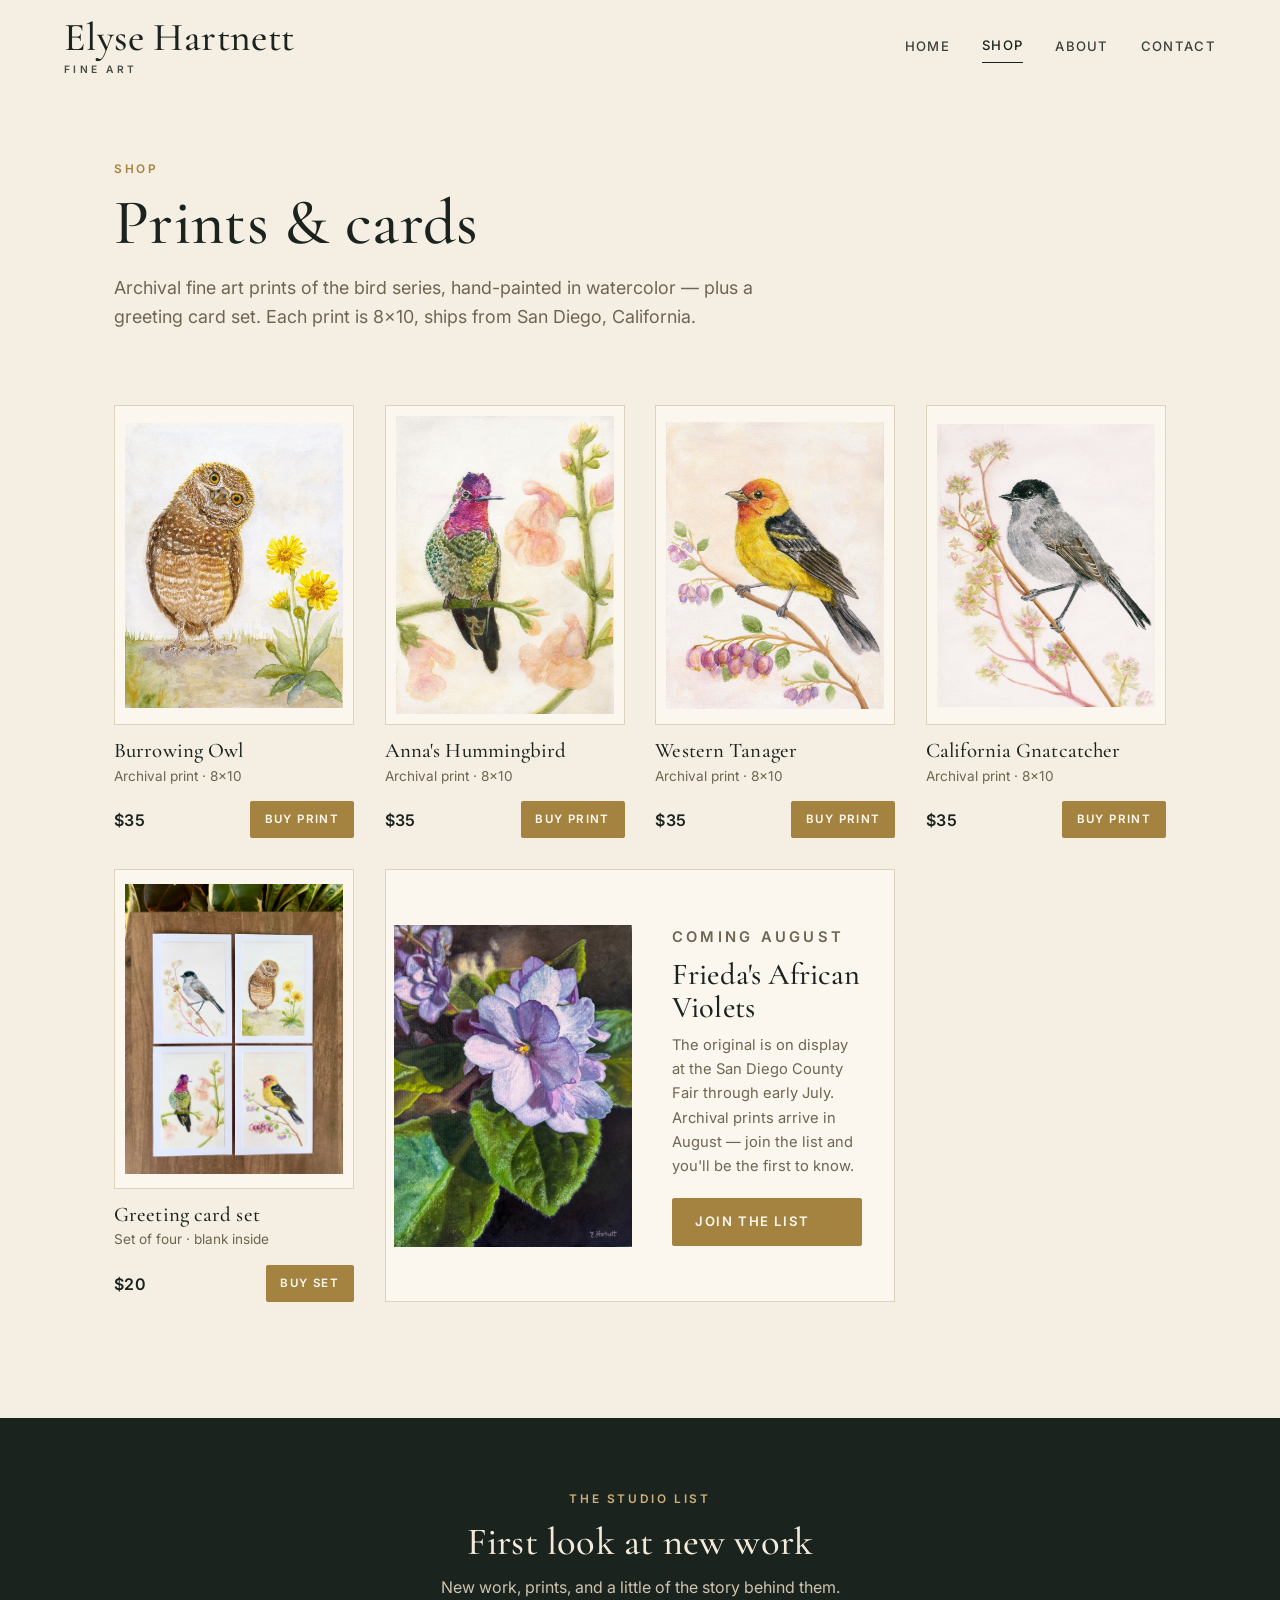
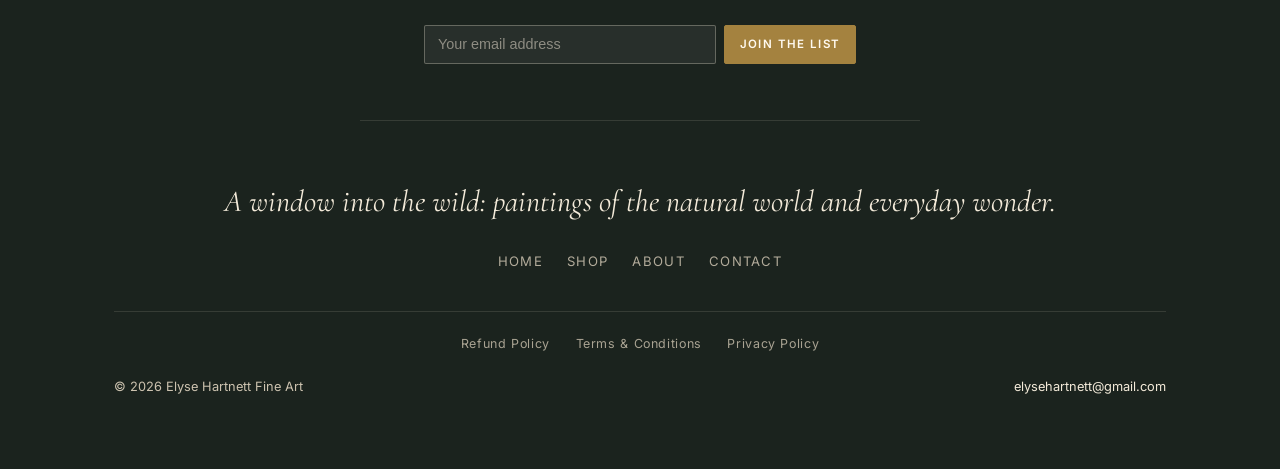
==== shop.html @ e238ba77 "Initial commit: current live elysehartnett.com static site Static HTML/CSS/JS site as currently depl" ====
<!DOCTYPE html>
<html lang="en">
<head>
  <meta charset="UTF-8" />
  <meta name="viewport" content="width=device-width, initial-scale=1.0" />
  <title>Shop — Elyse Hartnett Fine Art</title>
  <meta name="description" content="Archival fine art prints of Elyse Hartnett's bird series — California Gnatcatcher, Western Tanager, Anna's Hummingbird, and Burrowing Owl — plus a greeting card set." />
  <link rel="canonical" href="https://elysehartnett.com/shop" />
  <link rel="preconnect" href="https://fonts.googleapis.com" />
  <link rel="preconnect" href="https://fonts.gstatic.com" crossorigin />
  <link href="https://fonts.googleapis.com/css2?family=Cormorant+Garamond:ital,wght@0,400;0,500;0,600;1,400;1,500&family=Inter:wght@400;500;600&display=swap" rel="stylesheet" />
  <link rel="stylesheet" href="assets/css/style.css" />
</head>
<body>

  <header class="nav nav--light" id="nav">
    <a class="nav__brand" href="index.html">
      <span class="nav__brand-name">Elyse Hartnett</span>
      <span class="nav__brand-sub">Fine Art</span>
    </a>
    <button class="nav__toggle" id="navToggle" aria-label="Menu" aria-expanded="false"><span></span><span></span><span></span></button>
    <nav class="nav__links" id="navLinks">
      <a href="index.html">Home</a>
      <a href="shop.html" class="is-active">Shop</a>
      <a href="about.html">About</a>
      <a href="contact.html">Contact</a>
    </nav>
  </header>

  <section class="pagehead wrap">
    <p class="eyebrow">Shop</p>
    <h1>Prints &amp; cards</h1>
    <p class="lede">Archival fine art prints of the bird series, hand-painted in watercolor — plus a greeting card set. Each print is 8&times;10, ships from San Diego, California.</p>
  </section>

  <section class="section" style="padding-top: clamp(1rem,2vw,2rem)">
    <div class="wrap">
      <div class="grid-prints">

        <article class="print">
          <a class="print__img" data-lightbox data-images="assets/img/products/burrowing-owl.jpg|assets/img/web/shelf-owl.jpg" href="assets/img/products/burrowing-owl.jpg">
            <img src="assets/img/web/burrowing-owl.jpg" alt="Burrowing Owl watercolor" loading="lazy" />
            <img class="pi-2" src="assets/img/web/shelf-owl.jpg" alt="Burrowing Owl print displayed on a shelf with a succulent" loading="lazy" />
          </a>
          <h3 class="print__name">Burrowing Owl</h3>
          <p class="print__meta">Archival print · 8&times;10</p>
          <div class="print__row">
            <span class="print__price">$35</span>
            <a class="btn btn--buy" data-buy data-label="Buy print" href="https://buy.stripe.com/4gMcN70vufHt1rz0rx9IQ00">Buy print</a>
          </div>
        </article>

        <article class="print">
          <a class="print__img" data-lightbox data-images="assets/img/products/annas-hummingbird.jpg|assets/img/web/shelf-hummingbird.jpg" href="assets/img/products/annas-hummingbird.jpg">
            <img src="assets/img/web/annas-hummingbird.jpg" alt="Anna's Hummingbird watercolor" loading="lazy" />
            <img class="pi-2" src="assets/img/web/shelf-hummingbird.jpg" alt="Anna's Hummingbird print displayed on a shelf with a succulent" loading="lazy" />
          </a>
          <h3 class="print__name">Anna's Hummingbird</h3>
          <p class="print__meta">Archival print · 8&times;10</p>
          <div class="print__row">
            <span class="print__price">$35</span>
            <a class="btn btn--buy" data-buy data-label="Buy print" href="https://buy.stripe.com/aFafZj4LKdzl5HPein9IQ01">Buy print</a>
          </div>
        </article>

        <article class="print">
          <a class="print__img" data-lightbox data-images="assets/img/products/western-tanager.jpg|assets/img/web/shelf-tanager.jpg" href="assets/img/products/western-tanager.jpg">
            <img src="assets/img/web/western-tanager.jpg" alt="Western Tanager watercolor" loading="lazy" />
            <img class="pi-2" src="assets/img/web/shelf-tanager.jpg" alt="Western Tanager print displayed on a shelf with a succulent" loading="lazy" />
          </a>
          <h3 class="print__name">Western Tanager</h3>
          <p class="print__meta">Archival print · 8&times;10</p>
          <div class="print__row">
            <span class="print__price">$35</span>
            <a class="btn btn--buy" data-buy data-label="Buy print" href="https://buy.stripe.com/14AeVf1zybrd3zHcaf9IQ02">Buy print</a>
          </div>
        </article>

        <article class="print">
          <a class="print__img" data-lightbox data-images="assets/img/products/california-gnatcatcher.jpg|assets/img/web/shelf-gnatcatcher.jpg" href="assets/img/products/california-gnatcatcher.jpg">
            <img src="assets/img/web/california-gnatcatcher.jpg" alt="California Gnatcatcher watercolor" loading="lazy" />
            <img class="pi-2" src="assets/img/web/shelf-gnatcatcher.jpg" alt="California Gnatcatcher print displayed on a shelf with a succulent" loading="lazy" />
          </a>
          <h3 class="print__name">California Gnatcatcher</h3>
          <p class="print__meta">Archival print · 8&times;10</p>
          <div class="print__row">
            <span class="print__price">$35</span>
            <a class="btn btn--buy" data-buy data-label="Buy print" href="https://buy.stripe.com/9B68wR5PO8f19Y51vB9IQ03">Buy print</a>
          </div>
        </article>

        <!-- Greeting card set -->
        <article class="print">
          <a class="print__img" href="assets/img/products/product5-san.jpg" data-lightbox>
            <img src="assets/img/web/card-set.jpg" alt="The four bird paintings as a greeting card set" loading="lazy" />
          </a>
          <h3 class="print__name">Greeting card set</h3>
          <p class="print__meta">Set of four · blank inside</p>
          <div class="print__row">
            <span class="print__price">$20</span>
            <a class="btn btn--buy" data-buy data-label="Buy set" href="https://buy.stripe.com/bJeeVfemkan92vD1vB9IQ05">Buy set</a>
          </div>
        </article>

        <!-- African Violet — coming soon, routes to email signup (NOT a buy button) -->
        <article class="tile-soon">
          <div class="tile-soon__img">
            <img src="assets/img/web/violet-sm.jpg" alt="Frieda's African Violets oil painting" loading="lazy" />
          </div>
          <div class="tile-soon__body">
            <p class="eyebrow">Coming August</p>
            <h3>Frieda's African Violets</h3>
            <p>The original is on display at the San Diego County Fair through early July. Archival prints arrive in August — join the list and you'll be the first to know.</p>
            <a class="btn" href="index.html#signup">Join the list</a>
          </div>
        </article>

      </div>
    </div>
  </section>

  <footer class="footer">
    <div class="wrap">
      <div class="footer__cta">
        <span class="eyebrow on-dark">The studio list</span>
        <h3 class="footer__cta-title">First look at new work</h3>
        <p class="footer__cta-sub">New work, prints, and a little of the story behind them.</p>
        <form class="footer__signup" name="newsletter" method="POST" data-netlify="true" netlify-honeypot="bot-field" data-confirm="You're on the list — thank you.">
          <input type="hidden" name="form-name" value="newsletter" />
          <p hidden><label>Don't fill this out: <input name="bot-field" /></label></p>
          <div class="footer__signup-row">
            <input id="f-email" type="email" name="email" placeholder="Your email address" required aria-label="Your email" />
            <button class="btn" type="submit">Join the list</button>
          </div>
        </form>
      </div>
      <div class="footer__top">
        <p class="footer__brandline">A window into the wild: paintings of the natural world and everyday wonder.</p>
        <nav class="footer__nav">
          <a href="index.html">Home</a>
          <a href="shop.html">Shop</a>
          <a href="about.html">About</a>
          <a href="contact.html">Contact</a>
        </nav>
      </div>
      <div class="footer__legal">
        <a href="refund.html">Refund Policy</a>
        <a href="terms.html">Terms &amp; Conditions</a>
        <a href="privacy.html">Privacy Policy</a>
      </div>
      <div class="footer__bottom">
        <span>&copy; 2026 Elyse Hartnett Fine Art</span>
        <a href="mailto:elysehartnett@gmail.com">elysehartnett@gmail.com</a>
      </div>
    </div>
  </footer>

  <div class="lightbox" id="lightbox"><button class="lightbox__close" id="lightboxClose" aria-label="Close">&times;</button><img src="" alt="" id="lightboxImg" /><span class="lightbox__hint">Tap the image to see it on a shelf</span></div>
  <script src="assets/js/main.js"></script>
</body>
</html>
---- assets/css/style.css ----
/* =========================================================
   Elyse Hartnett Fine Art — A Window Into the Wild
   Design system: grounded · wild · atmospheric
   Deep forest/charcoal + warm sand/cream + muted gold
   ========================================================= */

:root {
  /* palette */
  --ink:        #1b231e;   /* near-black charcoal-green */
  --forest:     #283a2f;   /* deep forest */
  --moss:       #44563f;   /* mid green */
  --paper:      #f5efe3;   /* warm cream page */
  --paper-2:    #efe7d6;   /* deeper cream */
  --sand:       #e4d7bf;   /* sand */
  --clay:       #bd8460;   /* terracotta */
  --gold:       #a4823f;   /* muted gold accent */
  --gold-deep:  #836636;
  --violet:     #8d7bab;   /* soft echo of the hero painting */
  --cream-text: #f3ead9;   /* text on dark */
  --cream-dim:  #cdc3b0;   /* dim text on dark */
  --muted:      #6e6553;   /* muted text on light */
  --line:       #ddd2bb;   /* hairline on light */

  --maxw: 1180px;
  --gutter: clamp(1.25rem, 5vw, 4rem);

  --serif: "Cormorant Garamond", Georgia, "Times New Roman", serif;
  --sans:  "Inter", system-ui, -apple-system, "Segoe UI", sans-serif;

  --ease: cubic-bezier(.22,.61,.36,1);
}

/* ---------- reset ---------- */
*, *::before, *::after { box-sizing: border-box; }
* { margin: 0; }
html { -webkit-text-size-adjust: 100%; scroll-behavior: smooth; }
body {
  font-family: var(--sans);
  color: var(--ink);
  background: var(--paper);
  line-height: 1.65;
  font-size: 17px;
  -webkit-font-smoothing: antialiased;
  text-rendering: optimizeLegibility;
  overflow-x: hidden;
}
h1, h2, h3 { overflow-wrap: break-word; }
img { display: block; max-width: 100%; height: auto; }
a { color: inherit; text-decoration: none; }
button { font: inherit; cursor: pointer; }

/* ---------- type ---------- */
h1, h2, h3, h4 { font-family: var(--serif); font-weight: 500; line-height: 1.08; letter-spacing: .005em; }
h1 { font-size: clamp(2.9rem, 7vw, 5.4rem); }
h2 { font-size: clamp(2.1rem, 4.6vw, 3.4rem); }
h3 { font-size: clamp(1.4rem, 2.6vw, 1.9rem); }
p  { max-width: 62ch; }

.eyebrow {
  font-family: var(--sans);
  font-size: .74rem;
  font-weight: 600;
  letter-spacing: .22em;
  text-transform: uppercase;
  color: var(--gold);
}
.eyebrow.on-dark { color: #cdb079; }

.lede { font-size: 1.12rem; color: var(--muted); }

/* ---------- layout ---------- */
.wrap { width: 100%; max-width: var(--maxw); margin-inline: auto; padding-inline: var(--gutter); }
.section { padding-block: clamp(4rem, 9vw, 7.5rem); }
.center { text-align: center; }
.center p { margin-inline: auto; }
.stack > * + * { margin-top: 1.1rem; }

/* ---------- buttons ---------- */
.btn {
  display: inline-block;
  background: var(--gold);
  color: #fffaf0;
  padding: .95em 1.7em;
  font-size: .82rem;
  font-weight: 600;
  letter-spacing: .12em;
  text-transform: uppercase;
  border: 1px solid var(--gold);
  border-radius: 2px;
  transition: background .25s var(--ease), color .25s var(--ease), transform .25s var(--ease);
}
.btn:hover { background: var(--gold-deep); border-color: var(--gold-deep); }
.btn--ghost {
  background: transparent;
  color: var(--ink);
  border-color: var(--ink);
}
.btn--ghost:hover { background: var(--ink); color: var(--paper); }
.btn--ghost.on-dark { color: var(--cream-text); border-color: rgba(243,234,217,.5); }
.btn--ghost.on-dark:hover { background: var(--cream-text); color: var(--ink); }

/* ========================================================
   NAV
   ======================================================== */
.nav {
  position: fixed; inset: 0 0 auto 0; z-index: 50;
  display: flex; align-items: center; justify-content: space-between;
  padding: 1.15rem var(--gutter);
  transition: background .35s var(--ease), padding .35s var(--ease), box-shadow .35s var(--ease);
}
.nav__brand { display: inline-flex; flex-direction: column; line-height: 1; color: var(--cream-text); transition: color .35s var(--ease); }
.nav__brand-name { font-family: var(--serif); font-size: clamp(1.95rem, 3.1vw, 2.65rem); font-weight: 500; letter-spacing: .01em; }
.nav__brand-sub { font-family: var(--sans); font-size: .64rem; font-weight: 600; letter-spacing: .32em; text-transform: uppercase; margin-top: .4rem; opacity: .8; }
.nav__links { display: flex; gap: 2rem; align-items: center; }
.nav__links a {
  font-size: .82rem; font-weight: 500; letter-spacing: .1em; text-transform: uppercase;
  color: var(--cream-text); opacity: .85; transition: opacity .2s, color .35s var(--ease);
  padding-block: .3rem;
}
.nav__links a:hover { opacity: 1; }
.nav__links a.is-active { border-bottom: 1px solid currentColor; opacity: 1; }

/* solid state after scrolling past hero */
.nav.is-solid { background: rgba(245,239,227,.96); box-shadow: 0 1px 0 var(--line); padding-block: .85rem; backdrop-filter: blur(6px); }
.nav.is-solid .nav__brand,
.nav.is-solid .nav__links a { color: var(--ink); }

/* pages with a light header from the top */
.nav.nav--light .nav__brand,
.nav.nav--light .nav__links a { color: var(--ink); }

.nav__toggle { display: none; background: none; border: 0; width: 30px; height: 22px; position: relative; }
.nav__toggle span { position:absolute; left:0; right:0; height:2px; background: currentColor; color: var(--cream-text); transition: .3s var(--ease); }
.nav.is-solid .nav__toggle span, .nav.nav--light .nav__toggle span { color: var(--ink); }
.nav__toggle span:nth-child(1){ top:0; }
.nav__toggle span:nth-child(2){ top:10px; }
.nav__toggle span:nth-child(3){ top:20px; }

/* ========================================================
   HERO
   ======================================================== */
.hero {
  background: linear-gradient(160deg, #1b231e 0%, #243029 55%, #2c3a30 100%);
  color: var(--cream-text);
  display: grid;
  grid-template-columns: 1.02fr .98fr;
  min-height: 100vh;
  align-items: center;
}
.hero__content {
  padding: clamp(7rem,12vh,9rem) clamp(1.5rem,4vw,4rem) clamp(3rem,8vh,5rem) var(--gutter);
}
.hero__content h1 { margin: .5rem 0 1.1rem; font-size: clamp(2.5rem, 4.5vw, 3.7rem); }
.hero__content h1 em { font-style: italic; color: #c9b48a; white-space: nowrap; }
.hero__sub { font-size: 1.16rem; color: var(--cream-dim); max-width: 40ch; line-height: 1.6; }
.hero__sub--2 { margin-top: 1rem; }
.hero__sub .fade-ex { color: var(--cream-text); }
.signup__eyebrow { display: inline-block; font-size: clamp(0.92rem, 1.15vw, 1.06rem); font-weight: 700; letter-spacing: .09em; margin-bottom: 1rem; padding-bottom: .5rem; color: #e6c98a; border-bottom: 2px solid rgba(230,201,138,.5); }

.hero__media {
  position: relative;
  align-self: stretch;
  display: flex; align-items: center; justify-content: center;
  padding: clamp(5rem,10vh,7rem) clamp(1.5rem,4vw,4rem) clamp(2rem,6vh,4rem);
  background:
    radial-gradient(120% 90% at 70% 30%, rgba(141,123,171,.16), transparent 60%);
}
.hero__frame {
  background: #faf6ec;
  padding: 14px;
  border-radius: 2px;
  box-shadow: 0 30px 60px -20px rgba(0,0,0,.55), 0 8px 20px -8px rgba(0,0,0,.4);
  max-height: 82vh;
}
.hero__frame img { max-height: calc(82vh - 28px); width: auto; border-radius: 1px; }

/* email capture — the hero action */
.signup {
  margin-top: 2.4rem;
  border-top: 1px solid rgba(243,234,217,.18);
  padding-top: 1.8rem;
  max-width: 42ch;
}
.signup__label { font-family: var(--serif); font-size: 1.32rem; line-height: 1.25; color: #fff; font-style: italic; }
.signup__body { font-size: .96rem; color: var(--cream-dim); margin-top: .6rem; line-height: 1.55; }
.signup__body + .signup__body { margin-top: .9rem; }
.signup__form { display: flex; gap: .6rem; margin-top: 1.1rem; flex-wrap: wrap; }
.signup__form input[type=email] {
  flex: 1 1 14rem;
  background: rgba(255,255,255,.06);
  border: 1px solid rgba(243,234,217,.32);
  border-radius: 2px;
  color: #fff;
  padding: .9em 1em;
  font-size: .95rem;
}
.signup__form input::placeholder { color: rgba(243,234,217,.5); }
.signup__form input:focus { outline: none; border-color: var(--gold); background: rgba(255,255,255,.1); }
.signup__note { font-size: .78rem; color: rgba(205,195,176,.7); margin-top: .8rem; }

/* ========================================================
   MISSION STRIP
   ======================================================== */
.mission { background: var(--paper-2); color: var(--forest); }
.mission .wrap { max-width: 880px; }
.mission p {
  font-family: var(--serif);
  font-size: clamp(1.6rem, 3.2vw, 2.35rem);
  line-height: 1.4;
  color: var(--forest);
  max-width: 28ch;
  margin-inline: auto;
  font-weight: 400;
}

/* ---------- mission + forest row (quiet beat, not a second hero) ---------- */
.mission-row { background: var(--paper-2); padding-block: clamp(3.75rem,7.5vw,6.25rem); }
.mission-row__grid { display: grid; grid-template-columns: 1.1fr .9fr; gap: clamp(2.2rem,5vw,4.25rem); align-items: center; }
.mission-row__quote { font-family: var(--serif); font-size: clamp(1.25rem, 2vw, 1.62rem); line-height: 1.5; color: var(--forest); max-width: 40ch; font-weight: 400; }
.mission-row__quote + .mission-row__quote { margin-top: 1.1rem; }
.mission-row__media { display: flex; justify-content: center; }
.mission-row__media img { max-height: 510px; width: auto; max-width: 100%; border: 1px solid var(--line); }
@media (max-width: 760px) {
  .mission-row__grid { grid-template-columns: 1fr; gap: 2rem; }
  .mission-row__media img { max-height: 420px; }
}

/* utility: hide the honeybee clause on narrow screens (brief Section 6) */
.hide-narrow { display: inline; }
@media (max-width: 600px) { .hide-narrow { display: none; } }

/* ========================================================
   THE WORK / product grids
   ======================================================== */
.work__head { max-width: 56ch; margin-bottom: clamp(2.2rem,4vw,3.2rem); }
.work__head h2 { margin: .4rem 0 .8rem; }

.grid-prints {
  display: grid;
  grid-template-columns: repeat(4, 1fr);
  gap: clamp(1.1rem, 2.4vw, 2rem);
}
.print { display: flex; flex-direction: column; }
.print__img {
  background: #fbf7ee;
  border: 1px solid var(--line);
  padding: 10px;
  aspect-ratio: 3/4;
  display: flex; align-items: center; justify-content: center;
  overflow: hidden;
}
.print__img { position: relative; }
.print__img img { height: 100%; width: 100%; object-fit: contain; transition: transform .5s var(--ease), opacity .35s var(--ease); }
.print__img .pi-2 { position: absolute; inset: 10px; opacity: 0; }
.print:hover .print__img img { transform: scale(1.02); }
.print:hover .print__img .pi-2 { opacity: 1; }
.print__name { font-family: var(--serif); font-size: 1.3rem; margin-top: .9rem; }
.print__meta { font-size: .85rem; color: var(--muted); margin-top: .15rem; }
.print__row { display: flex; align-items: center; justify-content: space-between; margin-top: .9rem; gap: 1rem; }
.print__price { font-size: 1rem; font-weight: 600; letter-spacing: .02em; }
.btn--buy { padding: .7em 1.2em; font-size: .72rem; }

/* the violet "coming soon / join the list" tile */
.tile-soon {
  grid-column: span 2;
  position: relative;
  border: 1px solid var(--line);
  overflow: hidden;
  display: grid; grid-template-columns: 1fr 1fr;
  background: #fbf7ee;
}
.tile-soon__img { overflow: hidden; }
.tile-soon__img img { height: 100%; width: 100%; object-fit: contain; background: #fbf7ee; padding: 8px; }
.tile-soon__body { padding: clamp(1.4rem,2.5vw,2.2rem); display: flex; flex-direction: column; justify-content: center; }
.tile-soon__body .eyebrow { margin-bottom: .6rem; }
.tile-soon__body h3 { margin-bottom: .5rem; }
.tile-soon__body p { font-size: .92rem; color: var(--muted); margin-bottom: 1.2rem; }

/* ========================================================
   ATMOSPHERE band (full-bleed photo divider)
   ======================================================== */
.atmos { position: relative; min-height: 56vh; display: grid; place-items: center; overflow: hidden; }
.atmos img { position: absolute; inset: 0; width: 100%; height: 100%; object-fit: cover; }
.atmos::after { content: ""; position: absolute; inset: 0; background: linear-gradient(180deg, rgba(20,26,22,.25), rgba(20,26,22,.45)); }
.atmos__line { position: relative; z-index: 2; color: #fff; font-family: var(--serif); font-style: italic; font-size: clamp(1.6rem,3.4vw,2.6rem); text-align: center; max-width: 22ch; padding-inline: 1.5rem; text-shadow: 0 2px 24px rgba(0,0,0,.4); }

/* ========================================================
   PAGE HEADER (interior pages)
   ======================================================== */
.pagehead { padding-top: clamp(8rem, 16vh, 11rem); padding-bottom: clamp(2rem,4vw,3rem); }
.pagehead h1 { font-size: clamp(2.4rem,5.5vw,4rem); margin-top: .5rem; }
.pagehead p { margin-top: 1rem; }

/* ========================================================
   ABOUT
   ======================================================== */
.about-grid { display: grid; grid-template-columns: 1fr 1fr; gap: clamp(2rem,5vw,4.5rem); align-items: start; }
.about-figure img { border: 1px solid var(--line); }
.about-figure figcaption { font-size: .82rem; color: var(--muted); margin-top: .7rem; font-style: italic; }
.prose p { margin-bottom: 1.15rem; font-size: 1.06rem; }
.prose p strong { font-weight: 600; }
.prose .pull { font-family: var(--serif); font-size: 1.5rem; line-height: 1.4; color: var(--forest); margin: 1.6rem 0; }

/* ========================================================
   CONTACT
   ======================================================== */
.contact-grid { display: grid; grid-template-columns: 1.1fr .9fr; gap: clamp(2rem,5vw,4rem); align-items: start; }
.field { margin-bottom: 1.1rem; }
.field label { display: block; font-size: .78rem; letter-spacing: .1em; text-transform: uppercase; color: var(--muted); margin-bottom: .4rem; }
.field input, .field textarea {
  width: 100%; background: #fff; border: 1px solid var(--line); border-radius: 2px;
  padding: .85em 1em; font: inherit; color: var(--ink);
}
.field input:focus, .field textarea:focus { outline: none; border-color: var(--gold); }
.contact-detail { margin-bottom: 1.4rem; }
.contact-detail .k { font-size: .76rem; letter-spacing: .12em; text-transform: uppercase; color: var(--gold); }
.contact-detail .v { font-family: var(--serif); font-size: 1.3rem; }

/* ========================================================
   LEGAL PAGES
   ======================================================== */
.legal { max-width: 760px; }
.legal__updated { color: var(--muted); font-size: .9rem; margin-top: .5rem; }
.legal h2 { font-size: clamp(1.25rem,2.3vw,1.6rem); margin: 2.3rem 0 .7rem; }
.legal p { margin-bottom: 1rem; }
.legal ul { margin: 0 0 1.2rem 1.3rem; }
.legal li { margin-bottom: .35rem; }
.legal a { color: var(--gold-deep); border-bottom: 1px solid currentColor; }
.legal a:hover { color: var(--ink); }

/* ========================================================
   FOOTER
   ======================================================== */
.footer { background: var(--ink); color: var(--cream-dim); padding-block: clamp(3rem,6vw,4.5rem); }
.footer__cta { text-align: center; max-width: 560px; margin: 0 auto clamp(2.5rem,5vw,3.5rem); padding-bottom: clamp(2.5rem,5vw,3.5rem); border-bottom: 1px solid rgba(243,234,217,.12); }
.footer__cta .eyebrow { display: block; margin-bottom: .8rem; }
.footer__cta-title { font-family: var(--serif); font-size: clamp(1.75rem,3.2vw,2.4rem); color: var(--cream-text); margin-bottom: .7rem; }
.footer__cta-sub { color: var(--cream-dim); margin: 0 auto 1.5rem; max-width: min(44ch, 100%); font-size: 1rem; }
.footer__cta .footer__signup { margin-top: 0; }
.footer__cta .footer__signup-row { max-width: min(27rem, 100%); margin-inline: auto; }
.footer__top { display: flex; flex-direction: column; align-items: center; text-align: center; gap: 1.5rem; }
.footer__brand { max-width: 32rem; }
.footer__brandline { font-family: var(--serif); font-style: italic; font-size: clamp(1.4rem,2.6vw,1.9rem); color: var(--cream-text); max-width: none; width: 100%; margin-inline: auto; }
.footer__signup { margin-top: 1.7rem; }
.footer__signup-label { display: block; font-family: var(--serif); font-style: italic; font-size: 1.08rem; color: var(--cream-text); margin-bottom: .65rem; }
.footer__signup-row { display: flex; gap: .5rem; max-width: 23rem; }
.footer__signup-row input { flex: 1; background: rgba(255,255,255,.06); border: 1px solid rgba(243,234,217,.3); border-radius: 2px; color: #fff; padding: .72em .9em; font-size: .9rem; }
.footer__signup-row input::placeholder { color: rgba(243,234,217,.5); }
.footer__signup-row input:focus { outline: none; border-color: var(--gold); }
.footer__signup-row .btn { padding: .72em 1.25em; font-size: .72rem; }
.footer__nav { display: flex; gap: 1.5rem; flex-wrap: wrap; justify-content: center; }
.footer__nav a { font-size: .82rem; letter-spacing: .1em; text-transform: uppercase; opacity: .85; }
.footer__nav a:hover { opacity: 1; color: var(--cream-text); }
.footer__legal { display: flex; gap: 1.6rem; flex-wrap: wrap; justify-content: center; margin-top: 2.4rem; padding-top: 1.4rem; border-top: 1px solid rgba(243,234,217,.12); }
.footer__legal a { font-size: .78rem; letter-spacing: .05em; opacity: .8; }
.footer__legal a:hover { opacity: 1; color: var(--cream-text); }
.footer__bottom { margin-top: 1.3rem; display: flex; justify-content: space-between; gap: 1rem; flex-wrap: wrap; font-size: .8rem; }
.footer__bottom a { color: var(--cream-text); }

/* ========================================================
   LIGHTBOX
   ======================================================== */
.lightbox { position: fixed; inset: 0; z-index: 100; background: rgba(15,19,16,.92); display: none; align-items: center; justify-content: center; padding: 5vh 4vw; }
.lightbox.open { display: flex; }
.lightbox img { max-width: 100%; max-height: 90vh; box-shadow: 0 20px 60px rgba(0,0,0,.6); }
.lightbox.has-more img { cursor: pointer; }
.lightbox__hint { display: none; position: absolute; bottom: 1.3rem; left: 0; right: 0; text-align: center; color: rgba(243,234,217,.85); font-size: .78rem; letter-spacing: .1em; text-transform: uppercase; }
.lightbox.has-more .lightbox__hint { display: block; }
.lightbox__close { position: absolute; top: 1.4rem; right: 1.8rem; color: #fff; font-size: 2rem; background: none; border: 0; line-height: 1; }

/* ========================================================
   RESPONSIVE
   ======================================================== */
@media (max-width: 900px) {
  .nav__links { display: none; position: fixed; inset: 0 0 auto 0; flex-direction: column; gap: 0; background: var(--ink); padding: 5.2rem var(--gutter) 2rem; }
  .nav__links.open { display: flex; }
  .nav__links a { color: var(--cream-text); padding: 1rem 0; border-bottom: 1px solid rgba(243,234,217,.12); width: 100%; font-size: .95rem; }
  /* keep mobile dropdown links visible on light/solid interior navs (dropdown is dark) */
  .nav.nav--light .nav__links a, .nav.is-solid .nav__links a { color: var(--cream-text); }
  .nav__toggle { display: block; z-index: 60; }

  .hero { grid-template-columns: 1fr; min-height: auto; }
  .hero__media { order: -1; padding: 5.8rem var(--gutter) 0; }
  .hero__frame { max-height: none; max-width: min(78%, 340px); padding: 10px; }
  .hero__frame img { max-height: none; width: 100%; }
  .hero__content { padding: 2.5rem var(--gutter) 3.5rem; }
  .hero__content h1 { font-size: clamp(2rem, 8vw, 3rem); }
  .hero__sub { max-width: none; }
  .signup { max-width: none; }

  .grid-prints { grid-template-columns: repeat(2, 1fr); }
  .tile-soon { grid-column: span 2; }
  .about-grid, .contact-grid { grid-template-columns: 1fr; }
  .about-figure { max-width: 26rem; order: -1; margin-inline: auto; }
  .footer__top { flex-direction: column; }
}

@media (max-width: 540px) {
  body { font-size: 16px; }
  .grid-prints { grid-template-columns: 1fr; }
  .tile-soon { grid-template-columns: 1fr; grid-column: auto; }
  .tile-soon__img { aspect-ratio: 4/3; }
  .hero__frame { max-width: min(82%, 300px); }
}

@media (prefers-reduced-motion: reduce) {
  * { scroll-behavior: auto; transition: none !important; }
}
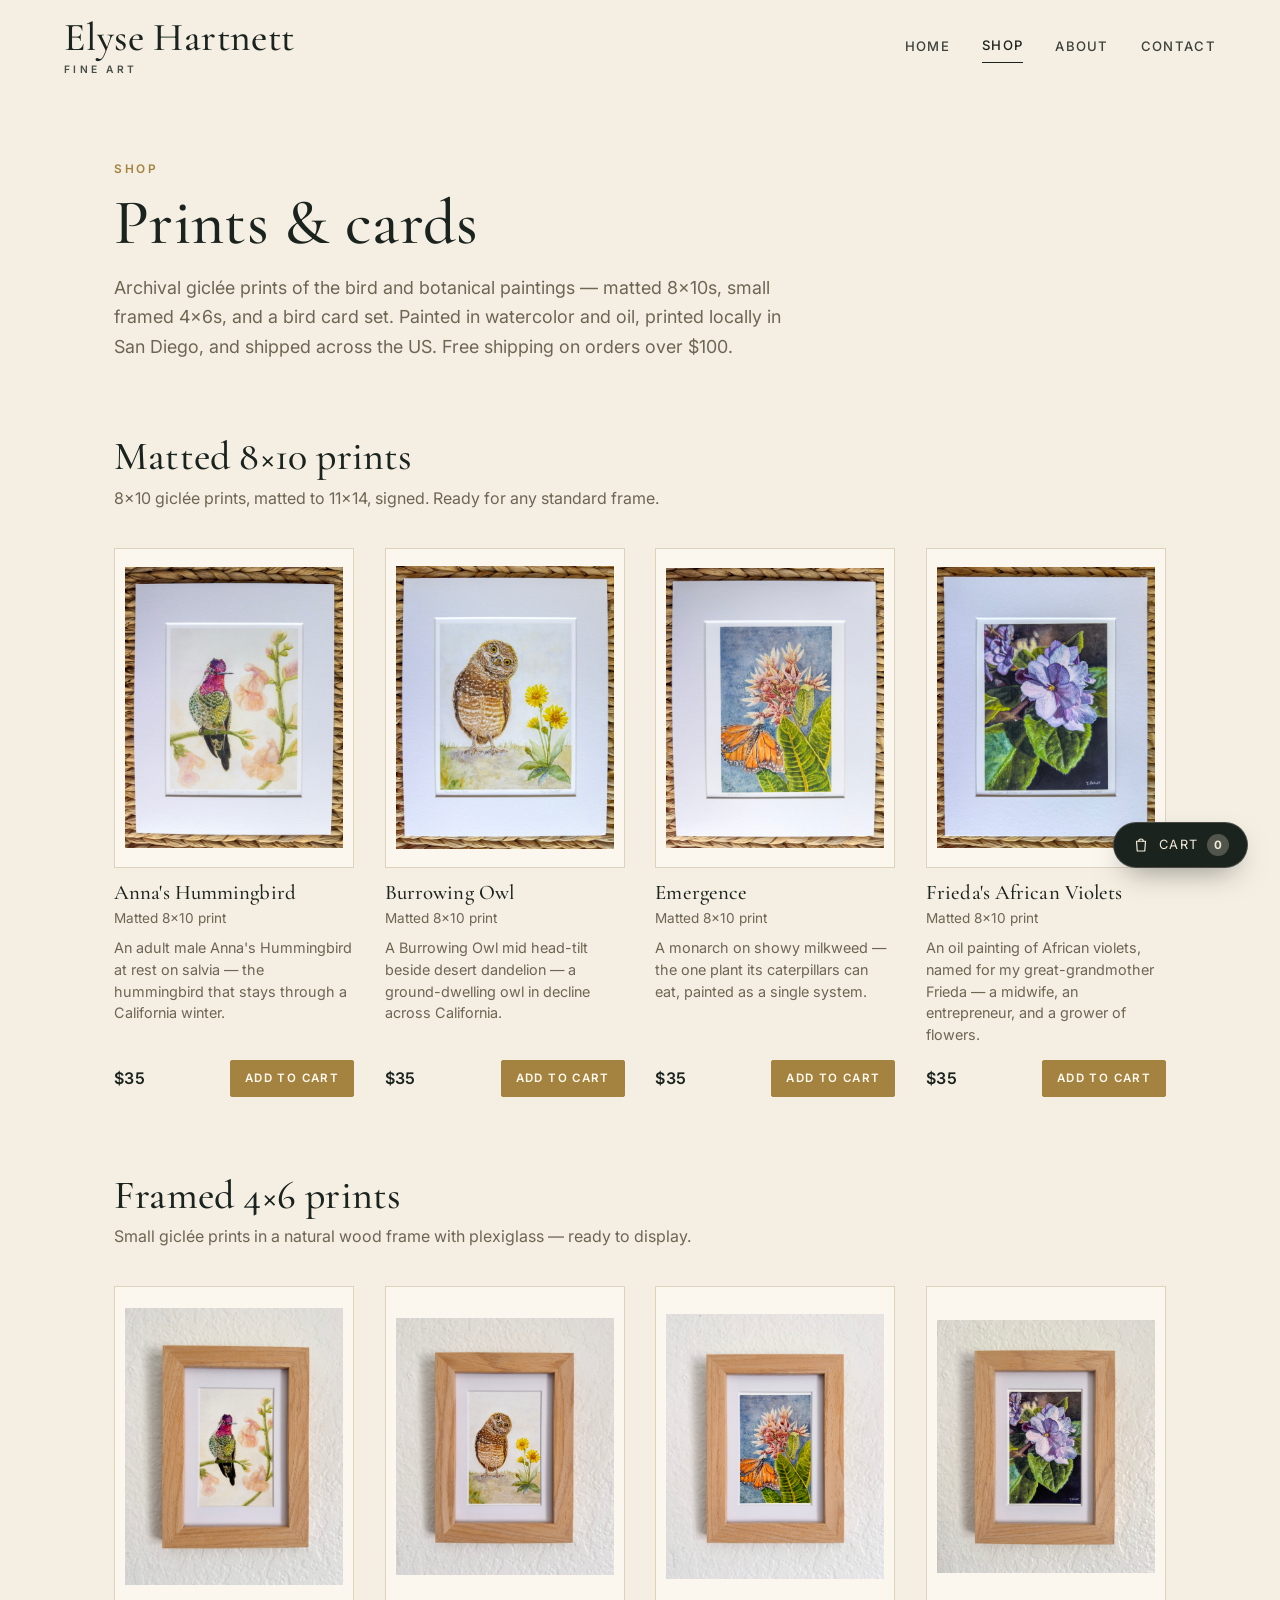
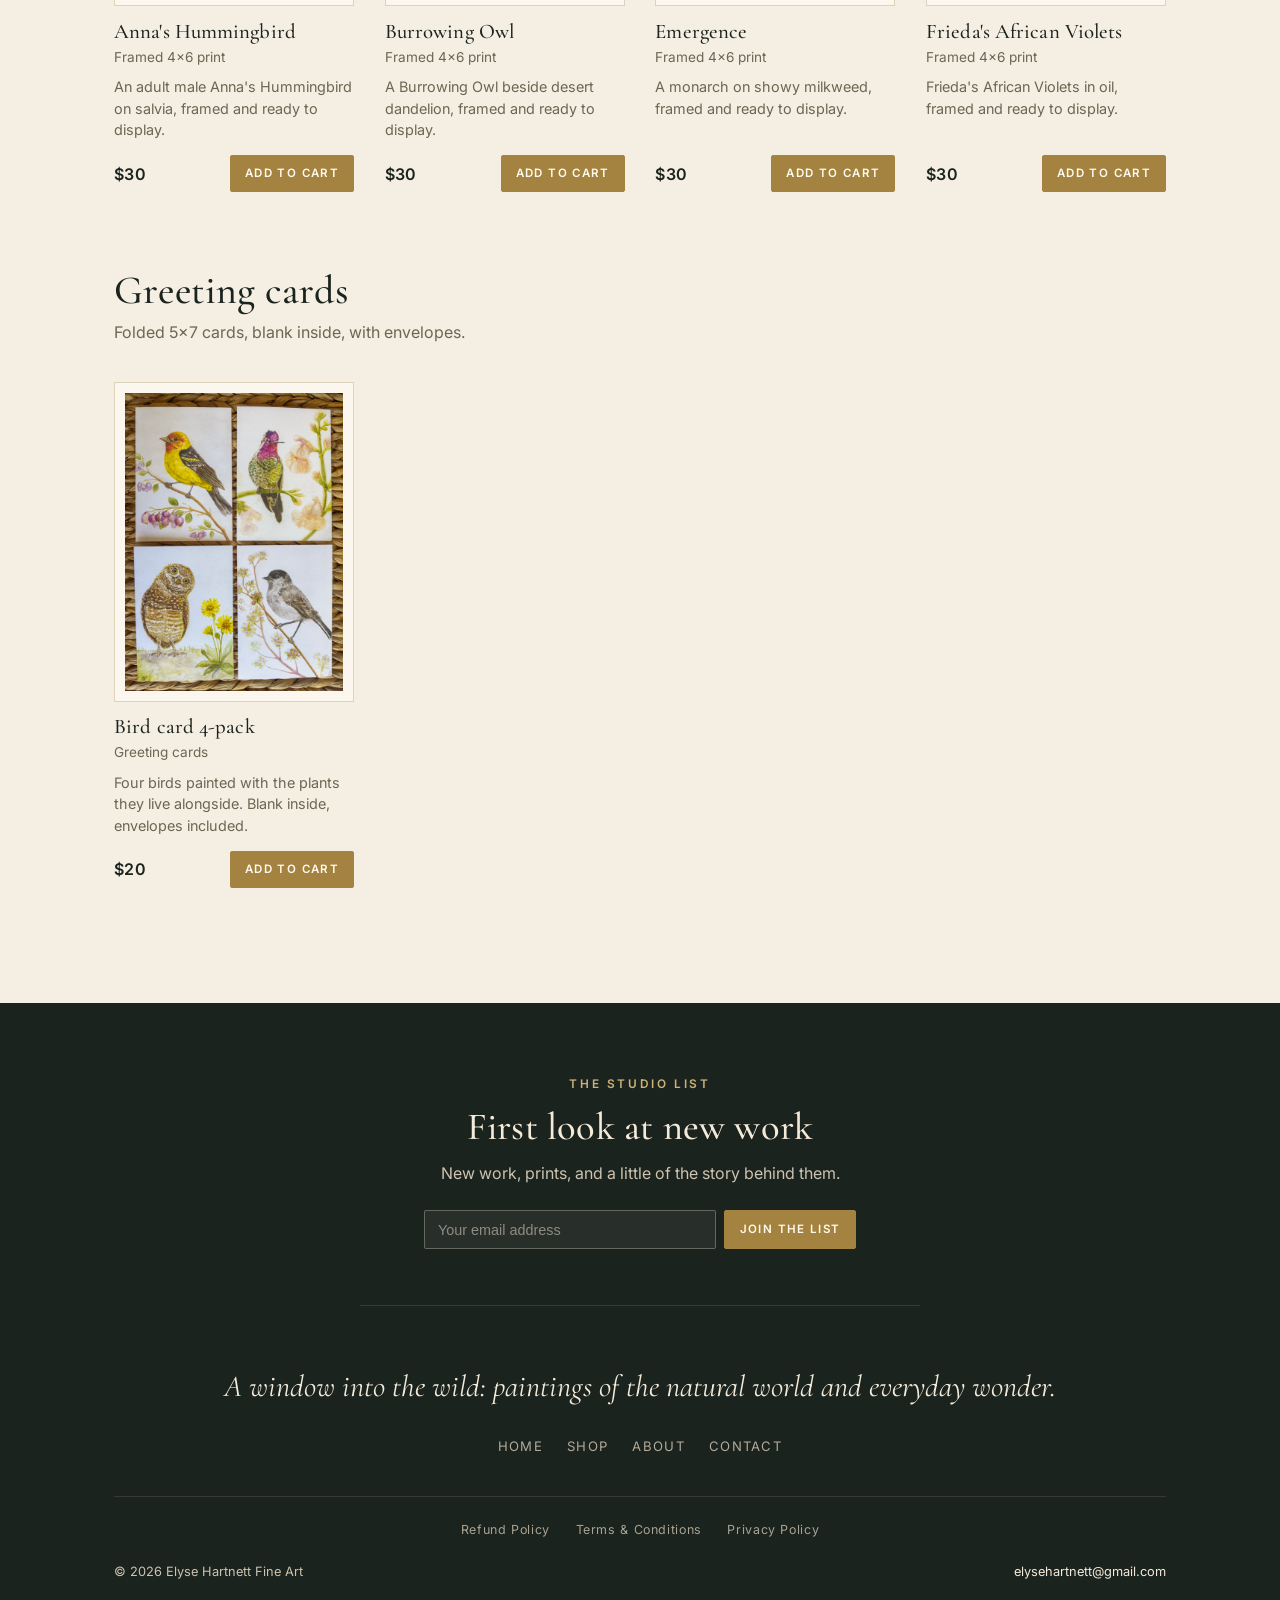
==== commit 727452cf: "Build multi-item cart + Stripe Checkout function; rebuild shop from catalog - netlify/functions/crea" ====
--- a/shop.html
+++ b/shop.html
@@ -4,7 +4,7 @@
   <meta charset="UTF-8" />
   <meta name="viewport" content="width=device-width, initial-scale=1.0" />
   <title>Shop — Elyse Hartnett Fine Art</title>
-  <meta name="description" content="Archival fine art prints of Elyse Hartnett's bird series — California Gnatcatcher, Western Tanager, Anna's Hummingbird, and Burrowing Owl — plus a greeting card set." />
+  <meta name="description" content="Archival giclée prints of Elyse Hartnett's bird and botanical paintings — matted 8x10 prints, small framed 4x6 prints, and a bird card set. Painted in watercolor and oil, printed in San Diego, shipped across the US." />
   <link rel="canonical" href="https://elysehartnett.com/shop" />
   <link rel="preconnect" href="https://fonts.googleapis.com" />
   <link rel="preconnect" href="https://fonts.gstatic.com" crossorigin />
@@ -30,92 +30,13 @@
   <section class="pagehead wrap">
     <p class="eyebrow">Shop</p>
     <h1>Prints &amp; cards</h1>
-    <p class="lede">Archival fine art prints of the bird series, hand-painted in watercolor — plus a greeting card set. Each print is 8&times;10, ships from San Diego, California.</p>
+    <p class="lede">Archival giclée prints of the bird and botanical paintings — matted 8&times;10s, small framed 4&times;6s, and a bird card set. Painted in watercolor and oil, printed locally in San Diego, and shipped across the US. Free shipping on orders over $100.</p>
   </section>
 
   <section class="section" style="padding-top: clamp(1rem,2vw,2rem)">
     <div class="wrap">
-      <div class="grid-prints">
-
-        <article class="print">
-          <a class="print__img" data-lightbox data-images="assets/img/products/burrowing-owl.jpg|assets/img/web/shelf-owl.jpg" href="assets/img/products/burrowing-owl.jpg">
-            <img src="assets/img/web/burrowing-owl.jpg" alt="Burrowing Owl watercolor" loading="lazy" />
-            <img class="pi-2" src="assets/img/web/shelf-owl.jpg" alt="Burrowing Owl print displayed on a shelf with a succulent" loading="lazy" />
-          </a>
-          <h3 class="print__name">Burrowing Owl</h3>
-          <p class="print__meta">Archival print · 8&times;10</p>
-          <div class="print__row">
-            <span class="print__price">$35</span>
-            <a class="btn btn--buy" data-buy data-label="Buy print" href="https://buy.stripe.com/4gMcN70vufHt1rz0rx9IQ00">Buy print</a>
-          </div>
-        </article>
-
-        <article class="print">
-          <a class="print__img" data-lightbox data-images="assets/img/products/annas-hummingbird.jpg|assets/img/web/shelf-hummingbird.jpg" href="assets/img/products/annas-hummingbird.jpg">
-            <img src="assets/img/web/annas-hummingbird.jpg" alt="Anna's Hummingbird watercolor" loading="lazy" />
-            <img class="pi-2" src="assets/img/web/shelf-hummingbird.jpg" alt="Anna's Hummingbird print displayed on a shelf with a succulent" loading="lazy" />
-          </a>
-          <h3 class="print__name">Anna's Hummingbird</h3>
-          <p class="print__meta">Archival print · 8&times;10</p>
-          <div class="print__row">
-            <span class="print__price">$35</span>
-            <a class="btn btn--buy" data-buy data-label="Buy print" href="https://buy.stripe.com/aFafZj4LKdzl5HPein9IQ01">Buy print</a>
-          </div>
-        </article>
-
-        <article class="print">
-          <a class="print__img" data-lightbox data-images="assets/img/products/western-tanager.jpg|assets/img/web/shelf-tanager.jpg" href="assets/img/products/western-tanager.jpg">
-            <img src="assets/img/web/western-tanager.jpg" alt="Western Tanager watercolor" loading="lazy" />
-            <img class="pi-2" src="assets/img/web/shelf-tanager.jpg" alt="Western Tanager print displayed on a shelf with a succulent" loading="lazy" />
-          </a>
-          <h3 class="print__name">Western Tanager</h3>
-          <p class="print__meta">Archival print · 8&times;10</p>
-          <div class="print__row">
-            <span class="print__price">$35</span>
-            <a class="btn btn--buy" data-buy data-label="Buy print" href="https://buy.stripe.com/14AeVf1zybrd3zHcaf9IQ02">Buy print</a>
-          </div>
-        </article>
-
-        <article class="print">
-          <a class="print__img" data-lightbox data-images="assets/img/products/california-gnatcatcher.jpg|assets/img/web/shelf-gnatcatcher.jpg" href="assets/img/products/california-gnatcatcher.jpg">
-            <img src="assets/img/web/california-gnatcatcher.jpg" alt="California Gnatcatcher watercolor" loading="lazy" />
-            <img class="pi-2" src="assets/img/web/shelf-gnatcatcher.jpg" alt="California Gnatcatcher print displayed on a shelf with a succulent" loading="lazy" />
-          </a>
-          <h3 class="print__name">California Gnatcatcher</h3>
-          <p class="print__meta">Archival print · 8&times;10</p>
-          <div class="print__row">
-            <span class="print__price">$35</span>
-            <a class="btn btn--buy" data-buy data-label="Buy print" href="https://buy.stripe.com/9B68wR5PO8f19Y51vB9IQ03">Buy print</a>
-          </div>
-        </article>
-
-        <!-- Greeting card set -->
-        <article class="print">
-          <a class="print__img" href="assets/img/products/product5-san.jpg" data-lightbox>
-            <img src="assets/img/web/card-set.jpg" alt="The four bird paintings as a greeting card set" loading="lazy" />
-          </a>
-          <h3 class="print__name">Greeting card set</h3>
-          <p class="print__meta">Set of four · blank inside</p>
-          <div class="print__row">
-            <span class="print__price">$20</span>
-            <a class="btn btn--buy" data-buy data-label="Buy set" href="https://buy.stripe.com/bJeeVfemkan92vD1vB9IQ05">Buy set</a>
-          </div>
-        </article>
-
-        <!-- African Violet — coming soon, routes to email signup (NOT a buy button) -->
-        <article class="tile-soon">
-          <div class="tile-soon__img">
-            <img src="assets/img/web/violet-sm.jpg" alt="Frieda's African Violets oil painting" loading="lazy" />
-          </div>
-          <div class="tile-soon__body">
-            <p class="eyebrow">Coming August</p>
-            <h3>Frieda's African Violets</h3>
-            <p>The original is on display at the San Diego County Fair through early July. Archival prints arrive in August — join the list and you'll be the first to know.</p>
-            <a class="btn" href="index.html#signup">Join the list</a>
-          </div>
-        </article>
-
-      </div>
+      <div class="shop-banner" id="shopBanner" hidden></div>
+      <div id="shop-grid"><p class="shop-error">Loading the shop&hellip;</p></div>
     </div>
   </section>
 
@@ -155,7 +76,39 @@
     </div>
   </footer>
 
-  <div class="lightbox" id="lightbox"><button class="lightbox__close" id="lightboxClose" aria-label="Close">&times;</button><img src="" alt="" id="lightboxImg" /><span class="lightbox__hint">Tap the image to see it on a shelf</span></div>
+  <!-- floating cart button -->
+  <button class="cart-fab" type="button" data-cart-open aria-label="Open your cart">
+    <svg viewBox="0 0 24 24" fill="none" stroke="currentColor" stroke-width="1.6" aria-hidden="true">
+      <path d="M6 7h12l-1 13H7L6 7Z" stroke-linejoin="round" />
+      <path d="M9 7a3 3 0 0 1 6 0" stroke-linecap="round" />
+    </svg>
+    <span>Cart</span>
+    <span class="cart-fab__count is-empty" id="cartCount">0</span>
+  </button>
+
+  <!-- cart drawer -->
+  <div class="cart" id="cart" hidden>
+    <div class="cart__overlay" data-cart-close></div>
+    <aside class="cart__panel" role="dialog" aria-modal="true" aria-label="Shopping cart">
+      <div class="cart__head">
+        <h2>Your cart</h2>
+        <button class="cart__close" type="button" data-cart-close aria-label="Close cart">&times;</button>
+      </div>
+      <div class="cart__items" id="cartItems"></div>
+      <div class="cart__foot" id="cartFoot"></div>
+    </aside>
+  </div>
+
+  <!-- product detail modal -->
+  <div class="pmodal" id="pmodal" hidden>
+    <div class="pmodal__overlay" data-close></div>
+    <div class="pmodal__panel" role="dialog" aria-modal="true" aria-labelledby="pmodalTitle">
+      <button class="pmodal__close" type="button" data-close aria-label="Close">&times;</button>
+      <div id="pmodalBody"></div>
+    </div>
+  </div>
+
   <script src="assets/js/main.js"></script>
+  <script src="assets/js/shop.js"></script>
 </body>
 </html>
--- a/assets/css/style.css
+++ b/assets/css/style.css
@@ -406,3 +406,98 @@
 @media (prefers-reduced-motion: reduce) {
   * { scroll-behavior: auto; transition: none !important; }
 }
+
+/* ========================================================
+   SHOP + CART (catalog-driven)
+   ======================================================== */
+.shop-group + .shop-group { margin-top: clamp(3rem, 6vw, 5rem); }
+.shop-group__head { max-width: 60ch; margin-bottom: clamp(1.4rem, 3vw, 2.3rem); }
+.shop-group__head h2 { font-size: clamp(1.7rem, 3.4vw, 2.5rem); }
+.shop-group__head p { color: var(--muted); margin-top: .4rem; font-size: 1rem; }
+
+/* product card (reuses .print / .grid-prints) */
+.print__img { width: 100%; }
+.print__short { font-size: .9rem; color: var(--muted); margin-top: .5rem; line-height: 1.5; flex: 1 1 auto; }
+
+/* banner after returning from Stripe */
+.shop-banner { margin-bottom: 2rem; padding: 1rem 1.2rem; border: 1px solid var(--line); border-left: 3px solid var(--gold); background: #fbf7ee; font-size: .98rem; border-radius: 2px; }
+.shop-banner.is-success { border-left-color: #4f7a52; }
+.shop-error { color: var(--muted); }
+
+/* quantity stepper */
+.qty { display: inline-flex; align-items: center; border: 1px solid var(--line); border-radius: 2px; background: #fff; }
+.qty__btn { width: 2.1rem; height: 2.1rem; display: grid; place-items: center; background: none; border: 0; color: var(--ink); font-size: 1.05rem; line-height: 1; }
+.qty__btn:hover { color: var(--gold-deep); }
+.qty__n { min-width: 2rem; text-align: center; font-size: .95rem; font-variant-numeric: tabular-nums; }
+
+/* floating cart button */
+.cart-fab { position: fixed; right: clamp(1rem, 3vw, 2rem); bottom: clamp(1rem, 3vw, 2rem); z-index: 80;
+  display: inline-flex; align-items: center; gap: .55rem; background: var(--ink); color: var(--cream-text);
+  border: 1px solid rgba(243,234,217,.2); border-radius: 999px; padding: .7rem 1.15rem; font-size: .8rem;
+  letter-spacing: .1em; text-transform: uppercase; box-shadow: 0 12px 30px -12px rgba(0,0,0,.5); }
+.cart-fab:hover { background: var(--forest); }
+.cart-fab svg { width: 18px; height: 18px; }
+.cart-fab__count { display: inline-grid; place-items: center; min-width: 1.35rem; height: 1.35rem; padding: 0 .35rem;
+  background: var(--gold); color: #fffaf0; border-radius: 999px; font-size: .72rem; font-weight: 700; letter-spacing: 0; }
+.cart-fab__count.is-empty { background: rgba(243,234,217,.25); color: var(--cream-text); }
+
+/* cart drawer */
+.cart[hidden], .pmodal[hidden] { display: none; }
+.cart { position: fixed; inset: 0; z-index: 110; }
+.cart__overlay { position: absolute; inset: 0; background: rgba(15,19,16,.5); }
+.cart__panel { position: absolute; top: 0; right: 0; height: 100%; width: min(30rem, 100%); background: var(--paper);
+  display: flex; flex-direction: column; box-shadow: -20px 0 50px -20px rgba(0,0,0,.5); animation: slideIn .3s var(--ease); }
+@keyframes slideIn { from { transform: translateX(100%); } to { transform: translateX(0); } }
+.cart__head { display: flex; align-items: center; justify-content: space-between; padding: 1.3rem 1.4rem; border-bottom: 1px solid var(--line); }
+.cart__head h2 { font-size: 1.5rem; }
+.cart__close { background: none; border: 0; font-size: 1.7rem; line-height: 1; color: var(--muted); }
+.cart__items { flex: 1 1 auto; overflow-y: auto; padding: 1rem 1.4rem; }
+.cart__empty { color: var(--muted); padding: 2rem 0; text-align: center; }
+.citem { display: grid; grid-template-columns: 64px 1fr auto; gap: .9rem; padding: 1rem 0; border-bottom: 1px solid var(--line); }
+.citem__img { width: 64px; height: 64px; object-fit: cover; border: 1px solid var(--line); background: #fbf7ee; }
+.citem__name { font-family: var(--serif); font-size: 1.12rem; }
+.citem__meta { font-size: .82rem; color: var(--muted); margin: .1rem 0 .5rem; }
+.citem__end { text-align: right; display: flex; flex-direction: column; justify-content: space-between; align-items: flex-end; }
+.citem__line { font-weight: 600; font-size: .95rem; }
+.citem__remove { background: none; border: 0; color: var(--muted); font-size: .78rem; text-decoration: underline; text-underline-offset: 2px; }
+.citem__remove:hover { color: var(--clay); }
+.cart__foot { border-top: 1px solid var(--line); padding: 1.2rem 1.4rem calc(1.2rem + env(safe-area-inset-bottom)); background: var(--paper-2); }
+.cart__nudge { font-size: .86rem; color: var(--gold-deep); margin-bottom: .9rem; }
+.cart__nudge.is-free { color: #4f7a52; }
+.cart__line { display: flex; justify-content: space-between; font-size: .95rem; padding: .2rem 0; }
+.cart__line--total { border-top: 1px solid var(--line); margin-top: .5rem; padding-top: .6rem; font-weight: 600; font-size: 1.05rem; }
+.cart__checkout { width: 100%; margin-top: 1rem; text-align: center; }
+.cart__checkout[disabled] { opacity: .7; cursor: default; }
+.cart__fine { font-size: .74rem; color: var(--muted); margin-top: .7rem; text-align: center; }
+.cart__msg { color: var(--clay); font-size: .85rem; margin-top: .6rem; text-align: center; }
+.cart__msg:empty { display: none; }
+
+/* product modal */
+.pmodal { position: fixed; inset: 0; z-index: 120; display: flex; align-items: center; justify-content: center; padding: 4vh 4vw; }
+.pmodal__overlay { position: absolute; inset: 0; background: rgba(15,19,16,.6); }
+.pmodal__panel { position: relative; background: var(--paper); max-width: 62rem; width: 100%; max-height: 92vh; border-radius: 2px; box-shadow: 0 30px 70px -20px rgba(0,0,0,.6); }
+.pmodal__close { position: absolute; top: .8rem; right: 1rem; z-index: 2; background: rgba(255,255,255,.85); border: 1px solid var(--line); width: 2.2rem; height: 2.2rem; border-radius: 999px; font-size: 1.4rem; line-height: 1; color: var(--ink); }
+#pmodalBody { display: grid; grid-template-columns: 1fr 1fr; max-height: 92vh; }
+.pmodal__media { background: #fbf7ee; padding: clamp(1rem,2vw,1.6rem); display: flex; flex-direction: column; gap: .8rem; overflow-y: auto; }
+.pmodal__img { display: none; width: 100%; object-fit: contain; max-height: 62vh; margin: auto; }
+.pmodal__img.is-active { display: block; }
+.pmodal__thumbs { display: flex; gap: .6rem; justify-content: center; }
+.pmodal__thumb { width: 58px; height: 58px; border: 1px solid var(--line); background: #fff; padding: 3px; opacity: .6; }
+.pmodal__thumb.is-active { opacity: 1; border-color: var(--gold); }
+.pmodal__thumb img { width: 100%; height: 100%; object-fit: cover; }
+.pmodal__info { padding: clamp(1.4rem,3vw,2.4rem); overflow-y: auto; }
+.pmodal__info h2 { font-size: clamp(1.6rem,3vw,2.2rem); margin: .3rem 0 .4rem; }
+.pmodal__price { font-size: 1.25rem; font-weight: 600; margin-bottom: 1.2rem; }
+.pmodal__desc p { font-size: 1rem; color: var(--ink); margin-bottom: .9rem; max-width: none; }
+.pmodal__specs { list-style: none; margin: 1.2rem 0 0; padding-top: 1.2rem; border-top: 1px solid var(--line); }
+.pmodal__specs li { font-size: .9rem; color: var(--muted); padding-left: 1.1rem; position: relative; margin-bottom: .4rem; }
+.pmodal__specs li::before { content: "—"; position: absolute; left: 0; color: var(--gold); }
+.pmodal__buy { display: flex; align-items: center; gap: 1rem; margin-top: 1.4rem; flex-wrap: wrap; }
+
+body.noscroll { overflow: hidden; }
+
+@media (max-width: 760px) {
+  #pmodalBody { grid-template-columns: 1fr; overflow-y: auto; }
+  .pmodal__media { max-height: 46vh; }
+  .pmodal__img { max-height: 42vh; }
+}
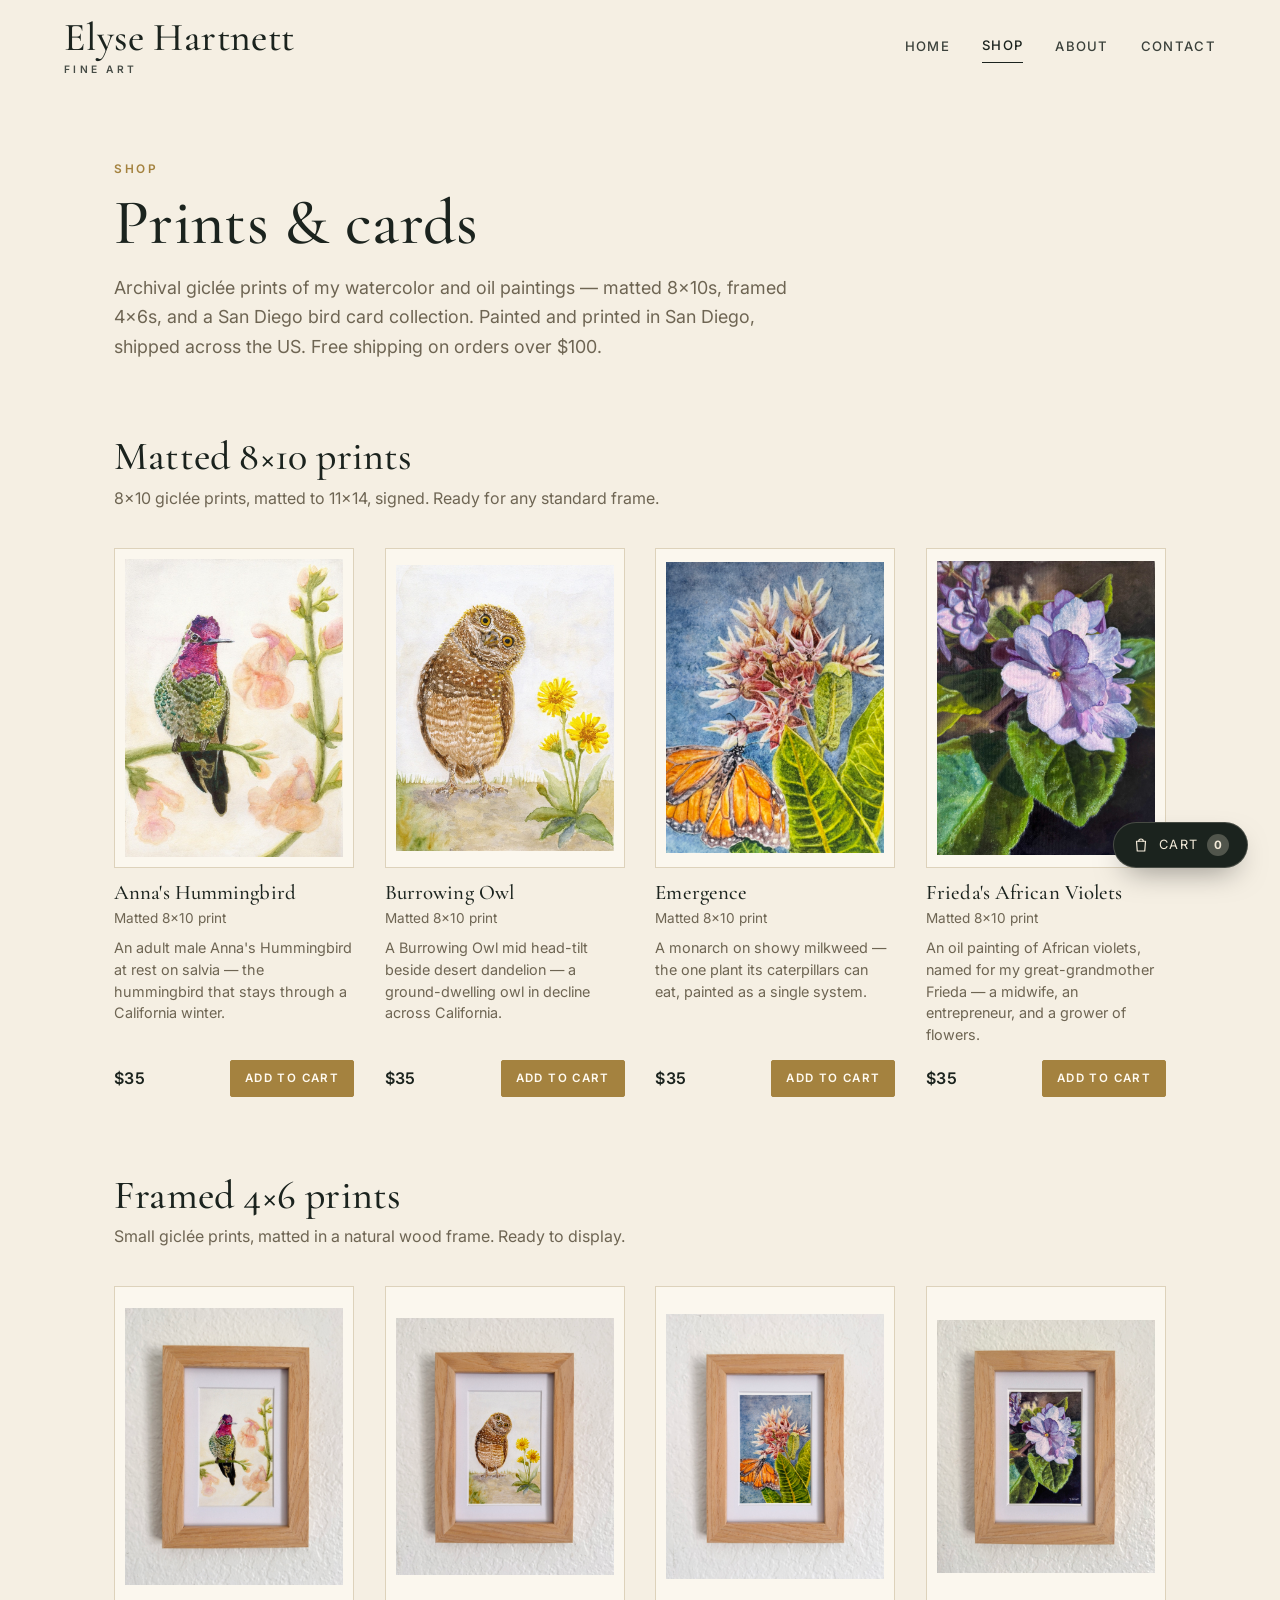
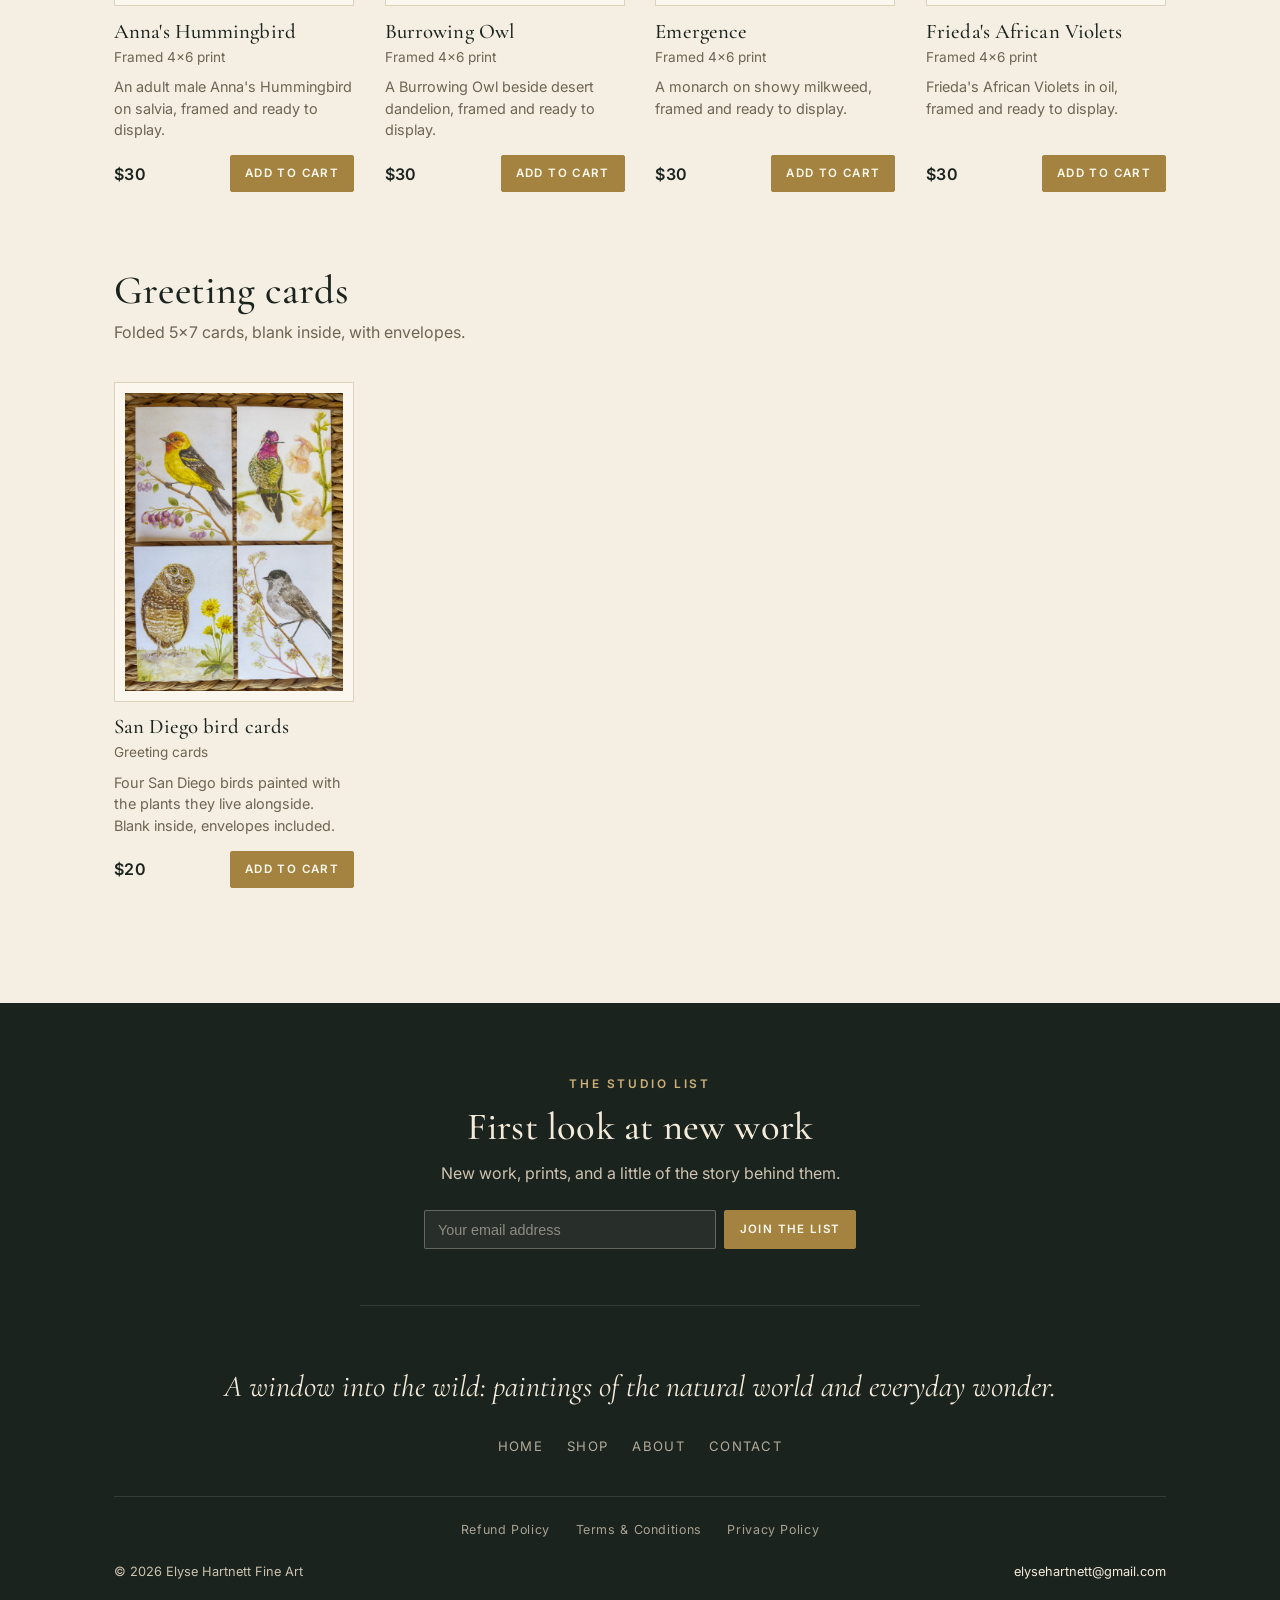
==== commit 2f035762: "Apply final copy pass; matted cards lead with painting scan; homepage six- painting grid; wire Strip" ====
--- a/shop.html
+++ b/shop.html
@@ -30,7 +30,7 @@
   <section class="pagehead wrap">
     <p class="eyebrow">Shop</p>
     <h1>Prints &amp; cards</h1>
-    <p class="lede">Archival giclée prints of the bird and botanical paintings — matted 8&times;10s, small framed 4&times;6s, and a bird card set. Painted in watercolor and oil, printed locally in San Diego, and shipped across the US. Free shipping on orders over $100.</p>
+    <p class="lede">Archival giclée prints of my watercolor and oil paintings — matted 8&times;10s, framed 4&times;6s, and a San Diego bird card collection. Painted and printed in San Diego, shipped across the US. Free shipping on orders over $100.</p>
   </section>
 
   <section class="section" style="padding-top: clamp(1rem,2vw,2rem)">
--- a/assets/css/style.css
+++ b/assets/css/style.css
@@ -259,6 +259,16 @@
 .print__row { display: flex; align-items: center; justify-content: space-between; margin-top: .9rem; gap: 1rem; }
 .print__price { font-size: 1rem; font-weight: 600; letter-spacing: .02em; }
 .btn--buy { padding: .7em 1.2em; font-size: .72rem; }
+
+/* homepage — the six paintings */
+.grid-paintings { display: grid; grid-template-columns: repeat(3, 1fr); gap: clamp(1rem, 2.4vw, 2rem); }
+.painting { display: block; color: inherit; }
+.painting__img { display: block; aspect-ratio: 3/4; overflow: hidden; background: #fbf7ee; border: 1px solid var(--line); }
+.painting__img img { width: 100%; height: 100%; object-fit: cover; transition: transform .6s var(--ease); }
+.painting:hover .painting__img img { transform: scale(1.03); }
+.painting__title { font-family: var(--serif); font-size: clamp(1.2rem, 2vw, 1.42rem); margin-top: .7rem; text-align: center; }
+@media (max-width: 760px) { .grid-paintings { grid-template-columns: repeat(2, 1fr); } }
+@media (max-width: 460px) { .grid-paintings { grid-template-columns: 1fr; } }
 
 /* the violet "coming soon / join the list" tile */
 .tile-soon {
@@ -479,11 +489,27 @@
 .pmodal__close { position: absolute; top: .8rem; right: 1rem; z-index: 2; background: rgba(255,255,255,.85); border: 1px solid var(--line); width: 2.2rem; height: 2.2rem; border-radius: 999px; font-size: 1.4rem; line-height: 1; color: var(--ink); }
 #pmodalBody { display: grid; grid-template-columns: 1fr 1fr; max-height: 92vh; }
 .pmodal__media { background: #fbf7ee; padding: clamp(1rem,2vw,1.6rem); display: flex; flex-direction: column; gap: .8rem; overflow-y: auto; }
-.pmodal__img { display: none; width: 100%; object-fit: contain; max-height: 62vh; margin: auto; }
+.pmodal__stage { position: relative; display: flex; align-items: center; justify-content: center; min-height: 0; }
+.pmodal__img { display: none; width: 100%; object-fit: contain; max-height: 62vh; margin: auto; cursor: pointer; }
 .pmodal__img.is-active { display: block; }
-.pmodal__thumbs { display: flex; gap: .6rem; justify-content: center; }
-.pmodal__thumb { width: 58px; height: 58px; border: 1px solid var(--line); background: #fff; padding: 3px; opacity: .6; }
-.pmodal__thumb.is-active { opacity: 1; border-color: var(--gold); }
+.pmodal__nav { position: absolute; top: 50%; transform: translateY(-50%); width: 2.2rem; height: 2.2rem; border-radius: 999px; background: rgba(255,255,255,.6); border: 1px solid rgba(0,0,0,.05); color: var(--ink); font-size: 1.3rem; line-height: 1; display: grid; place-items: center; box-shadow: 0 2px 8px rgba(0,0,0,.1); z-index: 2; transition: opacity .25s var(--ease), background .2s var(--ease); }
+.pmodal__nav:hover { background: rgba(255,255,255,.95); }
+.pmodal__nav--prev { left: .4rem; }
+.pmodal__nav--next { right: .4rem; }
+/* desktop (can hover): arrows stay hidden until you hover the image */
+@media (hover: hover) {
+  .pmodal__nav { opacity: 0; }
+  .pmodal__stage:hover .pmodal__nav, .pmodal__nav:focus-visible { opacity: 1; }
+}
+/* touch devices (mobile): no hover, so keep arrows gently visible */
+@media (hover: none) {
+  .pmodal__nav { opacity: .5; width: 2rem; height: 2rem; font-size: 1.15rem; }
+}
+.pmodal__counter { position: absolute; bottom: .4rem; left: 50%; transform: translateX(-50%); background: rgba(27,35,30,.78); color: var(--cream-text); font-size: .72rem; letter-spacing: .1em; padding: .25rem .75rem; border-radius: 999px; z-index: 2; }
+.pmodal__thumbs { display: flex; gap: .5rem; justify-content: center; flex-wrap: wrap; }
+.pmodal__thumb { width: 52px; height: 52px; border: 1px solid var(--line); background: #fff; padding: 2px; opacity: .5; transition: opacity .2s var(--ease); }
+.pmodal__thumb:hover { opacity: .85; }
+.pmodal__thumb.is-active { opacity: 1; border: 2px solid var(--gold); }
 .pmodal__thumb img { width: 100%; height: 100%; object-fit: cover; }
 .pmodal__info { padding: clamp(1.4rem,3vw,2.4rem); overflow-y: auto; }
 .pmodal__info h2 { font-size: clamp(1.6rem,3vw,2.2rem); margin: .3rem 0 .4rem; }
